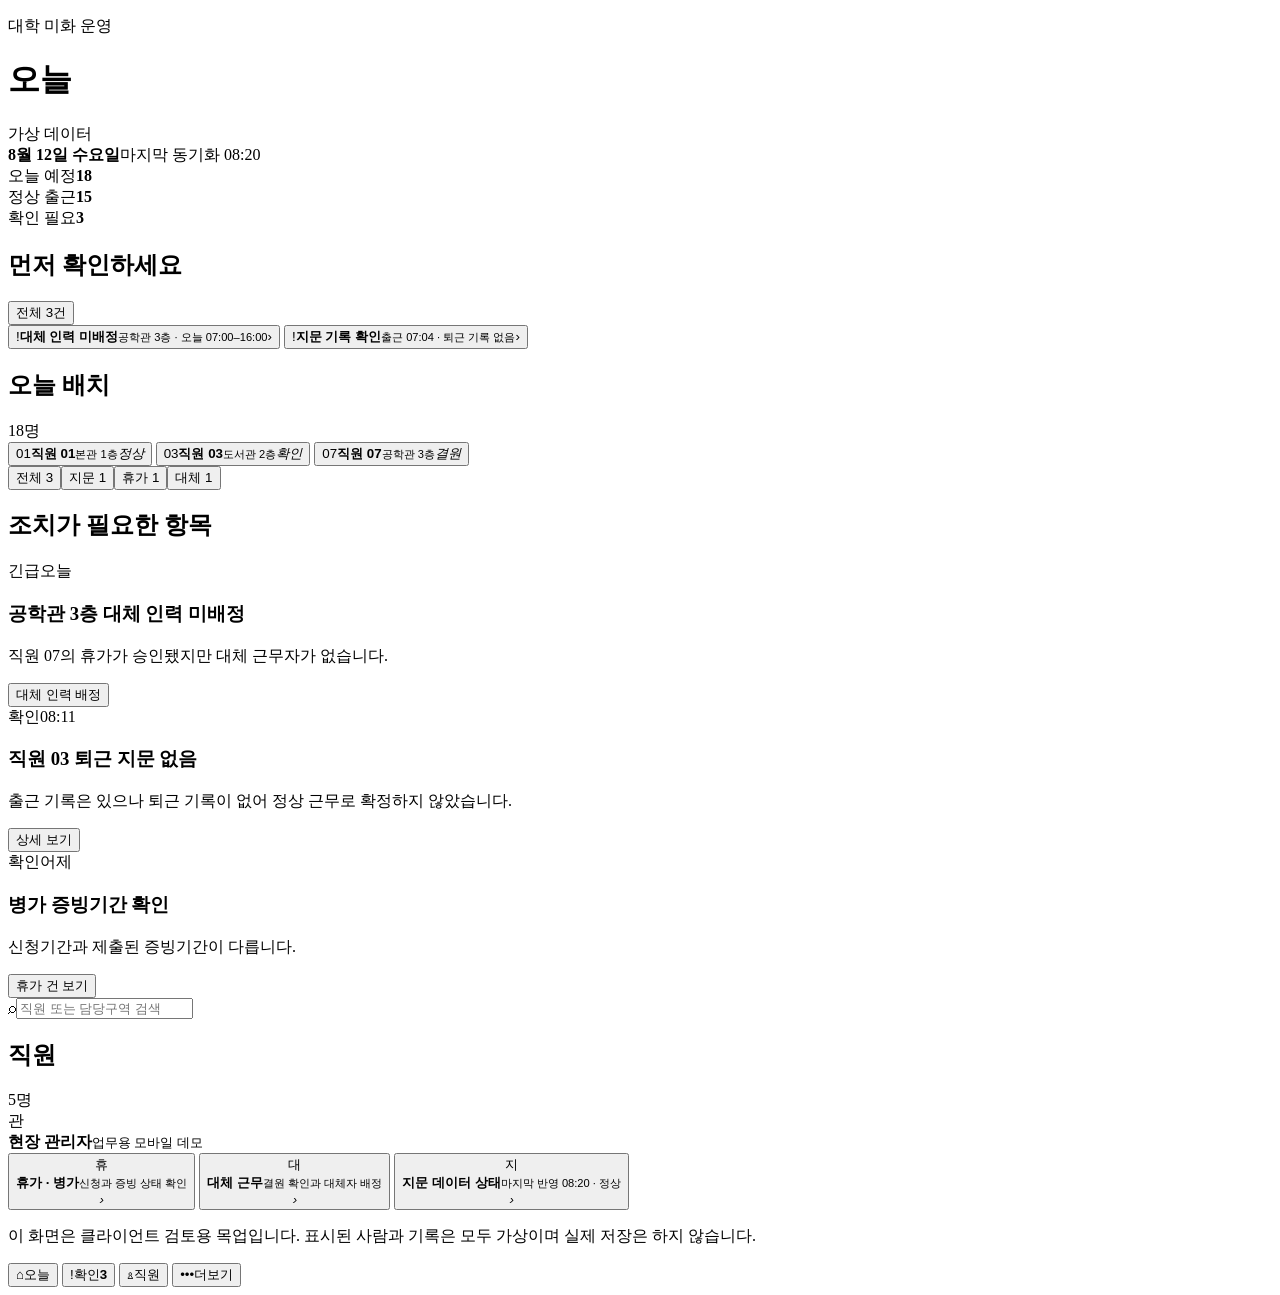
==== mobile.html @ ba57508a "Add mobile.html for mobile client mockup" ====
<!doctype html>
<html lang="ko">
<head>
  <meta charset="utf-8">
  <meta name="viewport" content="width=device-width,initial-scale=1,viewport-fit=cover">
  <meta name="theme-color" content="#17324d">
  <title>미화 운영 모바일 · 데모</title>
  <link rel="stylesheet" href="./mobile.css">
</head>
<body>
<div class="mobile-app">
  <header class="mobile-head">
    <div><p class="eyebrow">대학 미화 운영</p><h1 id="screenTitle">오늘</h1></div>
    <span class="demo-mark">가상 데이터</span>
  </header>

  <main>
    <section class="mobile-screen active" data-screen="today">
      <div class="date-line"><b>8월 12일 수요일</b><span>마지막 동기화 08:20</span></div>
      <div class="summary-card">
        <div><span>오늘 예정</span><strong>18</strong></div>
        <div><span>정상 출근</span><strong>15</strong></div>
        <div><span>확인 필요</span><strong class="warn-text">3</strong></div>
      </div>

      <div class="section-title"><h2>먼저 확인하세요</h2><button data-go="issues">전체 3건</button></div>
      <button class="issue-card danger-card" data-person="직원 07">
        <span class="issue-icon">!</span><span class="issue-copy"><b>대체 인력 미배정</b><small>공학관 3층 · 오늘 07:00–16:00</small></span><span>›</span>
      </button>
      <button class="issue-card amber-card" data-person="직원 03">
        <span class="issue-icon">!</span><span class="issue-copy"><b>지문 기록 확인</b><small>출근 07:04 · 퇴근 기록 없음</small></span><span>›</span>
      </button>

      <div class="section-title"><h2>오늘 배치</h2><span>18명</span></div>
      <div class="shift-list">
        <button data-person="직원 01"><span class="avatar">01</span><span><b>직원 01</b><small>본관 1층</small></span><em class="status ok">정상</em></button>
        <button data-person="직원 03"><span class="avatar">03</span><span><b>직원 03</b><small>도서관 2층</small></span><em class="status check">확인</em></button>
        <button data-person="직원 07"><span class="avatar">07</span><span><b>직원 07</b><small>공학관 3층</small></span><em class="status absent">결원</em></button>
      </div>
    </section>

    <section class="mobile-screen" data-screen="issues">
      <div class="filter-row"><button class="selected">전체 3</button><button>지문 1</button><button>휴가 1</button><button>대체 1</button></div>
      <div class="section-title"><h2>조치가 필요한 항목</h2></div>
      <article class="action-card">
        <div class="action-head"><span class="tag red">긴급</span><time>오늘</time></div>
        <h3>공학관 3층 대체 인력 미배정</h3><p>직원 07의 휴가가 승인됐지만 대체 근무자가 없습니다.</p>
        <button class="primary-action" data-action="replacement">대체 인력 배정</button>
      </article>
      <article class="action-card">
        <div class="action-head"><span class="tag amber">확인</span><time>08:11</time></div>
        <h3>직원 03 퇴근 지문 없음</h3><p>출근 기록은 있으나 퇴근 기록이 없어 정상 근무로 확정하지 않았습니다.</p>
        <button class="secondary-action" data-person="직원 03">상세 보기</button>
      </article>
      <article class="action-card">
        <div class="action-head"><span class="tag amber">확인</span><time>어제</time></div>
        <h3>병가 증빙기간 확인</h3><p>신청기간과 제출된 증빙기간이 다릅니다.</p>
        <button class="secondary-action" data-action="leave">휴가 건 보기</button>
      </article>
    </section>

    <section class="mobile-screen" data-screen="people">
      <label class="search-box"><span>⌕</span><input id="personSearch" type="search" placeholder="직원 또는 담당구역 검색"></label>
      <div class="section-title"><h2>직원</h2><span id="peopleCount">5명</span></div>
      <div class="people-list" id="peopleList"></div>
    </section>

    <section class="mobile-screen" data-screen="more">
      <div class="user-card"><span class="manager-avatar">관</span><div><b>현장 관리자</b><small>업무용 모바일 데모</small></div></div>
      <div class="menu-list">
        <button data-action="leave"><span>휴</span><div><b>휴가 · 병가</b><small>신청과 증빙 상태 확인</small></div><em>›</em></button>
        <button data-action="replacement"><span>대</span><div><b>대체 근무</b><small>결원 확인과 대체자 배정</small></div><em>›</em></button>
        <button data-action="fingerprint"><span>지</span><div><b>지문 데이터 상태</b><small>마지막 반영 08:20 · 정상</small></div><em>›</em></button>
      </div>
      <p class="prototype-note">이 화면은 클라이언트 검토용 목업입니다. 표시된 사람과 기록은 모두 가상이며 실제 저장은 하지 않습니다.</p>
    </section>
  </main>

  <nav class="bottom-nav" aria-label="주 메뉴">
    <button class="active" data-nav="today"><span>⌂</span>오늘</button>
    <button data-nav="issues"><span>!</span>확인<b>3</b></button>
    <button data-nav="people"><span>♙</span>직원</button>
    <button data-nav="more"><span>•••</span>더보기</button>
  </nav>
</div>

<div class="sheet-backdrop" id="sheetBackdrop" hidden>
  <section class="bottom-sheet" role="dialog" aria-modal="true" aria-labelledby="sheetTitle">
    <div class="sheet-grip"></div><button class="sheet-close" id="sheetClose" aria-label="닫기">×</button>
    <div id="sheetContent"></div>
  </section>
</div>
<div class="toast-mobile" id="mobileToast" hidden></div>
<script src="./mobile.js"></script>
</body>
</html>
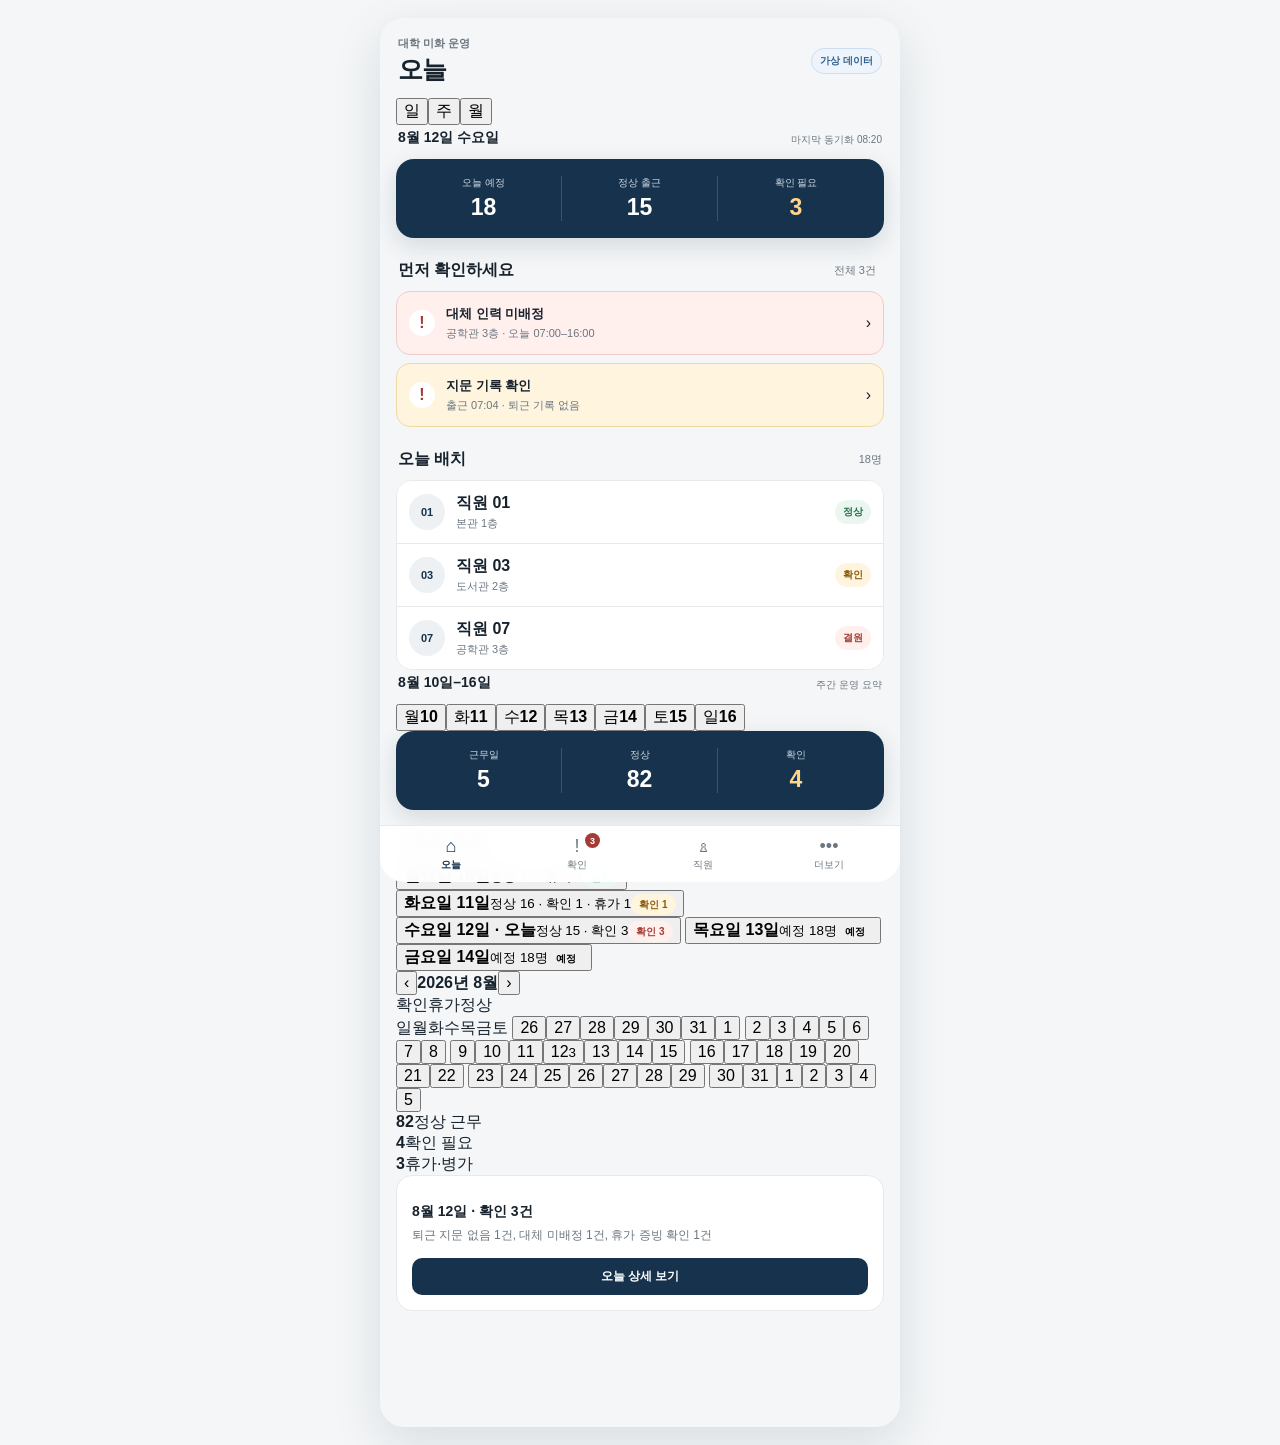
==== commit 029858dc: "Add mobile day week month views (mobile.html)" ====
--- a/mobile.html
+++ b/mobile.html
@@ -6,6 +6,7 @@
   <meta name="theme-color" content="#17324d">
   <title>미화 운영 모바일 · 데모</title>
   <link rel="stylesheet" href="./mobile.css">
+  <link rel="stylesheet" href="./mobile-period.css">
 </head>
 <body>
 <div class="mobile-app">
@@ -16,6 +17,11 @@
 
   <main>
     <section class="mobile-screen active" data-screen="today">
+      <div class="period-switch" role="group" aria-label="운영 기간">
+        <button class="active" data-period="day">일</button><button data-period="week">주</button><button data-period="month">월</button>
+      </div>
+
+      <div class="period-view active" data-period-view="day">
       <div class="date-line"><b>8월 12일 수요일</b><span>마지막 동기화 08:20</span></div>
       <div class="summary-card">
         <div><span>오늘 예정</span><strong>18</strong></div>
@@ -36,6 +42,39 @@
         <button data-person="직원 01"><span class="avatar">01</span><span><b>직원 01</b><small>본관 1층</small></span><em class="status ok">정상</em></button>
         <button data-person="직원 03"><span class="avatar">03</span><span><b>직원 03</b><small>도서관 2층</small></span><em class="status check">확인</em></button>
         <button data-person="직원 07"><span class="avatar">07</span><span><b>직원 07</b><small>공학관 3층</small></span><em class="status absent">결원</em></button>
+      </div>
+      </div>
+
+      <div class="period-view" data-period-view="week">
+        <div class="date-line"><b>8월 10일–16일</b><span>주간 운영 요약</span></div>
+        <div class="week-strip" aria-label="날짜 선택">
+          <button><span>월</span><b>10</b><i class="dot ok-dot"></i></button><button><span>화</span><b>11</b><i class="dot amber-dot"></i></button><button class="selected"><span>수</span><b>12</b><i class="dot red-dot"></i></button><button><span>목</span><b>13</b><i class="dot ok-dot"></i></button><button><span>금</span><b>14</b><i class="dot ok-dot"></i></button><button><span>토</span><b>15</b><i></i></button><button><span>일</span><b>16</b><i></i></button>
+        </div>
+        <div class="summary-card compact-summary"><div><span>근무일</span><strong>5</strong></div><div><span>정상</span><strong>82</strong></div><div><span>확인</span><strong class="warn-text">4</strong></div></div>
+        <div class="section-title"><h2>요일별 현황</h2><span>오늘을 누르면 상세 표시</span></div>
+        <div class="week-list">
+          <button><span><b>월요일 10일</b><small>정상 17 · 휴가 1</small></span><em class="status ok">완료</em></button>
+          <button><span><b>화요일 11일</b><small>정상 16 · 확인 1 · 휴가 1</small></span><em class="status check">확인 1</em></button>
+          <button data-period-day="day"><span><b>수요일 12일 · 오늘</b><small>정상 15 · 확인 3</small></span><em class="status absent">확인 3</em></button>
+          <button><span><b>목요일 13일</b><small>예정 18명</small></span><em class="status future">예정</em></button>
+          <button><span><b>금요일 14일</b><small>예정 18명</small></span><em class="status future">예정</em></button>
+        </div>
+      </div>
+
+      <div class="period-view" data-period-view="month">
+        <div class="month-head"><button aria-label="이전 달">‹</button><b>2026년 8월</b><button aria-label="다음 달">›</button></div>
+        <div class="month-legend"><span><i class="dot red-dot"></i>확인</span><span><i class="dot blue-dot"></i>휴가</span><span><i class="dot ok-dot"></i>정상</span></div>
+        <div class="calendar-grid" aria-label="2026년 8월 근태 달력">
+          <span class="dow">일</span><span class="dow">월</span><span class="dow">화</span><span class="dow">수</span><span class="dow">목</span><span class="dow">금</span><span class="dow">토</span>
+          <button class="muted">26</button><button class="muted">27</button><button class="muted">28</button><button class="muted">29</button><button class="muted">30</button><button class="muted">31</button><button>1</button>
+          <button>2</button><button class="worked">3<i class="dot ok-dot"></i></button><button class="worked">4<i class="dot ok-dot"></i></button><button class="worked">5<i class="dot blue-dot"></i></button><button class="worked">6<i class="dot ok-dot"></i></button><button class="worked">7<i class="dot amber-dot"></i></button><button>8</button>
+          <button>9</button><button class="worked">10<i class="dot ok-dot"></i></button><button class="worked">11<i class="dot amber-dot"></i></button><button class="today-cell" data-period-day="day">12<i class="dot red-dot"></i><small>3</small></button><button class="future-cell">13</button><button class="future-cell">14</button><button>15</button>
+          <button>16</button><button class="future-cell">17</button><button class="future-cell">18</button><button class="future-cell">19</button><button class="future-cell">20</button><button class="future-cell">21</button><button>22</button>
+          <button>23</button><button class="future-cell">24</button><button class="future-cell">25</button><button class="future-cell">26</button><button class="future-cell">27</button><button class="future-cell">28</button><button>29</button>
+          <button>30</button><button class="future-cell">31</button><button class="muted">1</button><button class="muted">2</button><button class="muted">3</button><button class="muted">4</button><button class="muted">5</button>
+        </div>
+        <div class="month-summary"><div><b>82</b><span>정상 근무</span></div><div><b>4</b><span>확인 필요</span></div><div><b>3</b><span>휴가·병가</span></div></div>
+        <div class="action-card month-action"><h3>8월 12일 · 확인 3건</h3><p>퇴근 지문 없음 1건, 대체 미배정 1건, 휴가 증빙 확인 1건</p><button class="primary-action" data-period-day="day">오늘 상세 보기</button></div>
       </div>
     </section>
 
--- a/mobile.css
+++ b/mobile.css
@@ -0,0 +1,2 @@
+:root{color-scheme:light;--navy:#17324d;--ink:#17222d;--muted:#6b7680;--line:#e6eaed;--bg:#f4f6f7;--white:#fff;--green:#23734d;--green-bg:#eaf6ef;--amber:#8a5a0a;--amber-bg:#fff5df;--red:#a43b35;--red-bg:#fff0ee;--blue:#315f8e;--blue-bg:#edf4fb}*{box-sizing:border-box}html,body{margin:0;min-height:100%;background:var(--bg);color:var(--ink);font-family:-apple-system,BlinkMacSystemFont,"Apple SD Gothic Neo","Malgun Gothic","Segoe UI",sans-serif}button,input{font:inherit}.mobile-app{width:min(100%,520px);min-height:100dvh;margin:0 auto;background:var(--bg);padding-bottom:84px}.mobile-head{position:sticky;top:0;z-index:20;display:flex;align-items:center;justify-content:space-between;padding:18px 18px 12px;background:rgba(244,246,247,.96);backdrop-filter:blur(10px)}.eyebrow{margin:0 0 2px;font-size:11px;color:var(--muted);font-weight:700}.mobile-head h1{margin:0;font-size:25px;letter-spacing:-.04em}.demo-mark{font-size:10px;font-weight:800;color:var(--blue);background:var(--blue-bg);border:1px solid #ccdef0;border-radius:999px;padding:5px 8px}.mobile-screen{display:none;padding:0 16px 22px}.mobile-screen.active{display:block}.date-line{display:flex;align-items:end;justify-content:space-between;margin:4px 2px 12px}.date-line b{font-size:14px}.date-line span{font-size:10px;color:var(--muted)}.summary-card{display:grid;grid-template-columns:repeat(3,1fr);background:var(--navy);color:var(--white);border-radius:18px;padding:17px 10px;box-shadow:0 8px 24px rgba(23,50,77,.14)}.summary-card div{text-align:center;border-right:1px solid rgba(255,255,255,.16)}.summary-card div:last-child{border:0}.summary-card span{display:block;font-size:10px;color:#cdd9e3}.summary-card strong{display:block;margin-top:4px;font-size:23px}.summary-card .warn-text{color:#ffd58b}.section-title{display:flex;align-items:center;justify-content:space-between;margin:22px 2px 10px}.section-title h2{margin:0;font-size:16px}.section-title>button,.section-title>span{border:0;background:none;color:var(--muted);font-size:11px}.issue-card{width:100%;border:1px solid transparent;border-radius:14px;padding:13px 12px;margin-bottom:8px;display:flex;align-items:center;gap:11px;text-align:left;color:var(--ink)}.danger-card{background:var(--red-bg);border-color:#f1cbc7}.amber-card{background:var(--amber-bg);border-color:#efd8a6}.issue-icon{width:26px;height:26px;border-radius:50%;display:grid;place-items:center;background:var(--white);font-weight:900;color:var(--red)}.issue-copy{flex:1}.issue-copy b,.issue-copy small{display:block}.issue-copy b{font-size:13px}.issue-copy small{margin-top:3px;font-size:11px;color:var(--muted)}.shift-list,.people-list,.menu-list{background:var(--white);border:1px solid var(--line);border-radius:16px;overflow:hidden}.shift-list button,.people-list button,.menu-list button{width:100%;border:0;border-bottom:1px solid var(--line);background:var(--white);padding:12px;display:flex;align-items:center;gap:11px;text-align:left;color:var(--ink)}.shift-list button:last-child,.people-list button:last-child,.menu-list button:last-child{border-bottom:0}.shift-list button>span:nth-child(2),.people-list button>span:nth-child(2){flex:1}.shift-list b,.shift-list small,.people-list b,.people-list small,.menu-list b,.menu-list small{display:block}.shift-list small,.people-list small,.menu-list small{font-size:11px;color:var(--muted);margin-top:2px}.avatar,.manager-avatar{width:36px;height:36px;border-radius:50%;display:grid;place-items:center;background:#edf1f4;color:var(--navy);font-size:11px;font-weight:800}.status,.tag{font-style:normal;font-size:10px;font-weight:800;border-radius:999px;padding:5px 8px}.status.ok{color:var(--green);background:var(--green-bg)}.status.check,.tag.amber{color:var(--amber);background:var(--amber-bg)}.status.absent,.tag.red{color:var(--red);background:var(--red-bg)}.filter-row{display:flex;gap:7px;overflow:auto;padding:3px 0 2px}.filter-row button{white-space:nowrap;border:1px solid var(--line);background:var(--white);border-radius:999px;padding:7px 11px;font-size:11px}.filter-row button.selected{background:var(--navy);color:var(--white);border-color:var(--navy)}.action-card{background:var(--white);border:1px solid var(--line);border-radius:16px;padding:15px;margin-bottom:10px}.action-head{display:flex;justify-content:space-between;align-items:center}.action-head time{font-size:10px;color:var(--muted)}.action-card h3{font-size:14px;margin:12px 0 5px}.action-card p{font-size:12px;color:var(--muted);line-height:1.55;margin:0 0 13px}.primary-action,.secondary-action{width:100%;border-radius:10px;padding:10px;font-weight:800;font-size:12px}.primary-action{border:0;background:var(--navy);color:var(--white)}.secondary-action{border:1px solid var(--line);background:var(--white);color:var(--ink)}.search-box{display:flex;align-items:center;gap:8px;background:var(--white);border:1px solid var(--line);border-radius:13px;padding:0 12px}.search-box input{width:100%;border:0;outline:0;background:transparent;padding:12px 0;font-size:13px}.user-card{display:flex;align-items:center;gap:12px;padding:16px;background:var(--navy);color:var(--white);border-radius:17px;margin-bottom:14px}.manager-avatar{background:rgba(255,255,255,.15);color:var(--white)}.user-card b,.user-card small{display:block}.user-card small{color:#cad7e2;margin-top:3px;font-size:11px}.menu-list button>span{width:34px;height:34px;display:grid;place-items:center;background:#f1f4f6;border-radius:10px;font-weight:800}.menu-list button>div{flex:1}.menu-list em{font-style:normal;color:var(--muted)}.prototype-note{font-size:10px;color:var(--muted);line-height:1.6;padding:12px 3px}.bottom-nav{position:fixed;z-index:30;bottom:0;left:50%;transform:translateX(-50%);width:min(100%,520px);display:grid;grid-template-columns:repeat(4,1fr);padding:7px 8px calc(7px + env(safe-area-inset-bottom));background:rgba(255,255,255,.97);border-top:1px solid var(--line);backdrop-filter:blur(12px)}.bottom-nav button{position:relative;border:0;background:none;color:var(--muted);display:grid;justify-items:center;gap:2px;font-size:10px;padding:3px}.bottom-nav button>span{font-size:18px;line-height:20px}.bottom-nav button.active{color:var(--navy);font-weight:800}.bottom-nav b{position:absolute;top:0;left:calc(50% + 8px);min-width:15px;height:15px;border-radius:999px;background:var(--red);color:var(--white);font-size:9px;display:grid;place-items:center}.sheet-backdrop{position:fixed;z-index:50;inset:0;background:rgba(13,24,35,.38);display:flex;align-items:end;justify-content:center}.sheet-backdrop[hidden]{display:none}.bottom-sheet{position:relative;width:min(100%,520px);max-height:86dvh;overflow:auto;background:var(--white);border-radius:22px 22px 0 0;padding:12px 18px calc(24px + env(safe-area-inset-bottom));animation:sheet-in .18s ease-out}.sheet-grip{width:38px;height:4px;border-radius:999px;background:#d4d9dd;margin:0 auto 15px}.sheet-close{position:absolute;right:14px;top:14px;border:0;background:#f1f3f4;border-radius:50%;width:30px;height:30px;font-size:20px}.profile-top{display:flex;align-items:center;gap:13px;margin-bottom:18px}.profile-top .avatar{width:48px;height:48px}.profile-top h2{font-size:18px;margin:0}.profile-top p{font-size:11px;color:var(--muted);margin:3px 0 0}.detail-grid{display:grid;grid-template-columns:90px 1fr;border:1px solid var(--line);border-radius:12px;overflow:hidden;font-size:12px}.detail-grid span{padding:10px;border-bottom:1px solid var(--line)}.detail-grid span:nth-last-child(-n+2){border-bottom:0}.detail-grid span:nth-child(odd){background:#f7f8f9;color:var(--muted)}.sheet-actions{display:grid;grid-template-columns:1fr 1fr;gap:8px;margin-top:14px}.sheet-actions button{border:1px solid var(--line);border-radius:10px;background:var(--white);padding:10px;font-size:12px;font-weight:800}.sheet-actions button.primary-action{background:var(--navy);color:var(--white);border-color:var(--navy)}.toast-mobile{position:fixed;z-index:80;left:50%;bottom:92px;transform:translateX(-50%);width:max-content;max-width:calc(100% - 32px);background:#17222d;color:#fff;border-radius:10px;padding:10px 13px;font-size:12px;box-shadow:0 8px 24px rgba(0,0,0,.2)}@keyframes sheet-in{from{transform:translateY(35px);opacity:.6}to{transform:none;opacity:1}}@media(min-width:521px){body{padding:18px 0}.mobile-app{min-height:calc(100dvh - 36px);border-radius:24px;overflow:hidden;box-shadow:0 16px 50px rgba(23,50,77,.12)}.bottom-nav{bottom:18px;border-radius:0 0 24px 24px}.bottom-sheet{border-radius:22px;margin-bottom:18px}}
+
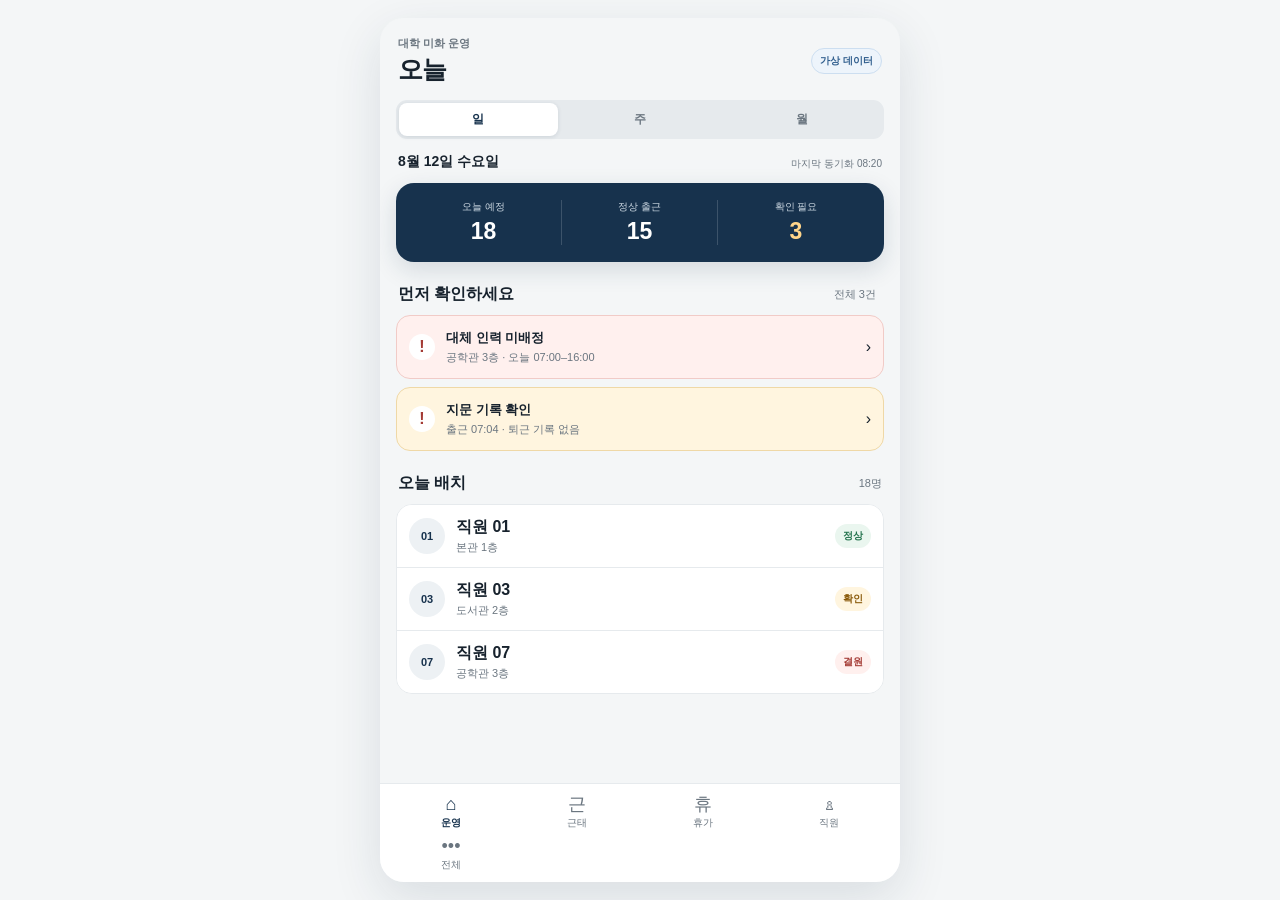
==== commit 0e09263a: "Build full mobile demo (mobile.html)" ====
--- a/mobile.html
+++ b/mobile.html
@@ -7,6 +7,7 @@
   <title>미화 운영 모바일 · 데모</title>
   <link rel="stylesheet" href="./mobile.css">
   <link rel="stylesheet" href="./mobile-period.css">
+  <link rel="stylesheet" href="./mobile-full.css">
 </head>
 <body>
 <div class="mobile-app">
@@ -104,22 +105,43 @@
       <div class="people-list" id="peopleList"></div>
     </section>
 
+    <section class="mobile-screen" data-screen="attendance">
+      <div class="month-head"><button>‹</button><b>2026년 8월 근태</b><button>›</button></div>
+      <div class="summary-card"><div><span>정상</span><strong>82</strong></div><div><span>휴가·병가</span><strong>3</strong></div><div><span>확인</span><strong class="warn-text">4</strong></div></div>
+      <div class="quick-actions"><button data-demo="근태 검증을 다시 실행했습니다.">검증 다시 실행</button><button data-demo="출근부 XLS 생성 흐름입니다.">출근부 XLS 생성</button></div>
+      <div class="section-title"><h2>직원별 월간 결과</h2><button data-go="issues">이상 4건</button></div>
+      <div class="record-list"><button data-person="직원 01"><span><b>직원 01 · 본관 1층</b><small>정상 19 · 휴가 1 · 확인 0</small></span><em class="status ok">정상</em></button><button data-person="직원 03"><span><b>직원 03 · 도서관 2층</b><small>정상 18 · 기록 확인 2</small></span><em class="status check">확인 2</em></button><button data-person="직원 07"><span><b>직원 07 · 공학관 3층</b><small>정상 15 · 휴가 5 · 대체 1</small></span><em class="status absent">휴가</em></button></div>
+    </section>
+
+    <section class="mobile-screen" data-screen="leave">
+      <div class="month-head"><button>‹</button><b>2026년 8월</b><button>›</button></div>
+      <div class="summary-card"><div><span>신청</span><strong>4</strong></div><div><span>승인</span><strong>3</strong></div><div><span>확인</span><strong class="warn-text">1</strong></div></div>
+      <button class="wide-create" data-demo="새 휴가 등록 화면입니다.">＋ 휴가 등록</button>
+      <div class="section-title"><h2>휴가 · 병가</h2><span>신청 → 증빙 → 승인 → 복귀</span></div>
+      <div class="record-list"><button data-action="leave"><span><b>직원 05 · 병가</b><small>8/10–8/14 · 증빙기간 확인 필요</small></span><em class="status check">확인</em></button><button data-person="직원 07"><span><b>직원 07 · 연차</b><small>8/12 · 승인 · 대체 미배정</small></span><em class="status absent">결원</em></button><button data-demo="승인된 휴가 상세입니다."><span><b>직원 12 · 연차</b><small>8/20–8/21 · 승인</small></span><em class="status ok">승인</em></button></div>
+    </section>
+
     <section class="mobile-screen" data-screen="more">
       <div class="user-card"><span class="manager-avatar">관</span><div><b>현장 관리자</b><small>업무용 모바일 데모</small></div></div>
       <div class="menu-list">
+        <button data-go="issues"><span>확</span><div><b>확인할 항목</b><small>지문·휴가·대체 예외 3건</small></div><em>›</em></button>
         <button data-action="leave"><span>휴</span><div><b>휴가 · 병가</b><small>신청과 증빙 상태 확인</small></div><em>›</em></button>
         <button data-action="replacement"><span>대</span><div><b>대체 근무</b><small>결원 확인과 대체자 배정</small></div><em>›</em></button>
         <button data-action="fingerprint"><span>지</span><div><b>지문 데이터 상태</b><small>마지막 반영 08:20 · 정상</small></div><em>›</em></button>
+        <button data-action="import"><span>원</span><div><b>지문 XLS 가져오기</b><small>파일 → 미리보기 → 확인 → 적용</small></div><em>›</em></button>
+        <button data-action="history"><span>록</span><div><b>원본기록 · 롤백</b><small>가져오기 이력과 되돌리기</small></div><em>›</em></button>
+        <button data-action="docs"><span>문</span><div><b>문서</b><small>출근부·휴가대장·확인서 생성</small></div><em>›</em></button>
       </div>
       <p class="prototype-note">이 화면은 클라이언트 검토용 목업입니다. 표시된 사람과 기록은 모두 가상이며 실제 저장은 하지 않습니다.</p>
     </section>
   </main>
 
   <nav class="bottom-nav" aria-label="주 메뉴">
-    <button class="active" data-nav="today"><span>⌂</span>오늘</button>
-    <button data-nav="issues"><span>!</span>확인<b>3</b></button>
+    <button class="active" data-nav="today"><span>⌂</span>운영</button>
+    <button data-nav="attendance"><span>근</span>근태</button>
+    <button data-nav="leave"><span>휴</span>휴가</button>
     <button data-nav="people"><span>♙</span>직원</button>
-    <button data-nav="more"><span>•••</span>더보기</button>
+    <button data-nav="more"><span>•••</span>전체</button>
   </nav>
 </div>
 
@@ -133,4 +155,4 @@
 <script src="./mobile.js"></script>
 </body>
 </html>
-
+
--- a/mobile-period.css
+++ b/mobile-period.css
@@ -0,0 +1,2 @@
+.period-switch{display:grid;grid-template-columns:repeat(3,1fr);gap:3px;background:#e6eaed;border-radius:11px;padding:3px;margin:2px 0 14px}.period-switch button{border:0;background:transparent;color:var(--muted);border-radius:8px;padding:8px;font-size:12px;font-weight:800}.period-switch button.active{background:var(--white);color:var(--navy);box-shadow:0 1px 4px rgba(23,50,77,.12)}.period-view{display:none}.period-view.active{display:block}.week-strip{display:grid;grid-template-columns:repeat(7,1fr);gap:3px;margin-bottom:12px}.week-strip button{border:0;background:transparent;border-radius:11px;padding:8px 2px 6px;display:grid;justify-items:center;gap:3px;color:var(--muted)}.week-strip button span{font-size:10px}.week-strip button b{font-size:14px}.week-strip button.selected{background:var(--navy);color:var(--white)}.dot{display:inline-block;width:6px;height:6px;border-radius:50%}.ok-dot{background:var(--green)}.amber-dot{background:#d28a17}.red-dot{background:var(--red)}.blue-dot{background:var(--blue)}.week-strip .selected .red-dot{background:#ff9b92}.compact-summary{margin-bottom:18px}.compact-summary strong{font-size:20px}.week-list{background:var(--white);border:1px solid var(--line);border-radius:16px;overflow:hidden}.week-list button{width:100%;border:0;border-bottom:1px solid var(--line);background:var(--white);padding:13px;display:flex;align-items:center;text-align:left;color:var(--ink)}.week-list button:last-child{border-bottom:0}.week-list button>span{flex:1}.week-list b,.week-list small{display:block}.week-list small{font-size:11px;color:var(--muted);margin-top:3px}.status.future{color:var(--muted);background:#f0f2f4}.month-head{display:grid;grid-template-columns:36px 1fr 36px;align-items:center;text-align:center;margin:2px 0 6px}.month-head button{border:0;background:transparent;font-size:22px;color:var(--muted)}.month-head b{font-size:15px}.month-legend{display:flex;justify-content:center;gap:14px;margin-bottom:10px;font-size:10px;color:var(--muted)}.month-legend span{display:flex;align-items:center;gap:5px}.calendar-grid{display:grid;grid-template-columns:repeat(7,1fr);background:var(--white);border:1px solid var(--line);border-radius:16px;padding:8px;gap:3px}.calendar-grid .dow{text-align:center;padding:5px 0;font-size:10px;color:var(--muted);font-weight:800}.calendar-grid button{position:relative;min-height:42px;border:0;background:transparent;border-radius:10px;color:var(--ink);font-size:12px}.calendar-grid button .dot{position:absolute;bottom:5px;left:50%;transform:translateX(-50%)}.calendar-grid button.muted{color:#bdc3c8}.calendar-grid button.future-cell{color:#737d86}.calendar-grid button.today-cell{background:var(--navy);color:var(--white);font-weight:800}.calendar-grid button.today-cell small{position:absolute;right:3px;top:3px;width:15px;height:15px;border-radius:50%;background:var(--red);color:var(--white);display:grid;place-items:center;font-size:8px}.calendar-grid button.today-cell .dot{background:#ff9b92}.month-summary{display:grid;grid-template-columns:repeat(3,1fr);background:var(--white);border:1px solid var(--line);border-radius:14px;margin-top:10px;padding:12px 6px}.month-summary div{text-align:center;border-right:1px solid var(--line)}.month-summary div:last-child{border:0}.month-summary b,.month-summary span{display:block}.month-summary b{font-size:18px}.month-summary span{font-size:9px;color:var(--muted);margin-top:2px}.month-action{margin-top:10px}.month-action h3{margin-top:0}
+
